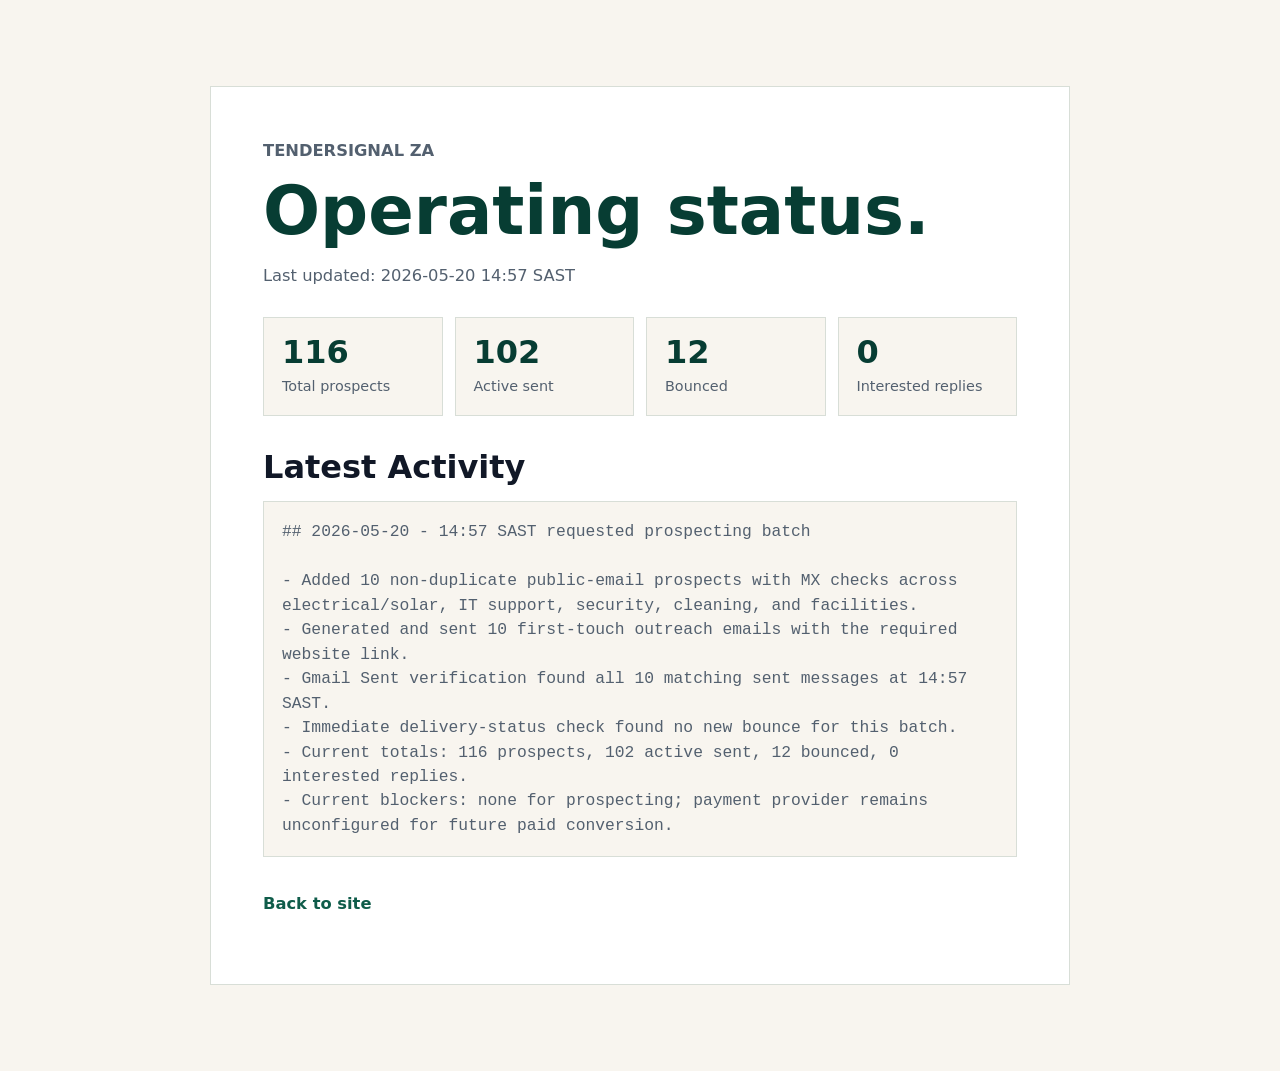
==== status.html @ 7d70ca97 "Update outreach status" ====
<!doctype html>
<html lang="en">
  <head>
    <meta charset="utf-8">
    <meta name="viewport" content="width=device-width, initial-scale=1">
    <title>Operating Status | TenderSignal ZA</title>
    <link rel="stylesheet" href="./styles.css">
  </head>
  <body>
    <main class="legal-page">
      <article class="legal-doc status-doc">
        <p class="eyebrow">TenderSignal ZA</p>
        <h1>Operating status.</h1>
        <p>Last updated: 2026-05-20 14:57 SAST</p>
        <div class="status-grid">
          <div><strong>116</strong><span>Total prospects</span></div>
          <div><strong>102</strong><span>Active sent</span></div>
          <div><strong>12</strong><span>Bounced</span></div>
          <div><strong>0</strong><span>Interested replies</span></div>
        </div>
        <h2>Latest Activity</h2>
        <p class="status-log">## 2026-05-20 - 14:57 SAST requested prospecting batch<br><br>- Added 10 non-duplicate public-email prospects with MX checks across electrical/solar, IT support, security, cleaning, and facilities.<br>- Generated and sent 10 first-touch outreach emails with the required website link.<br>- Gmail Sent verification found all 10 matching sent messages at 14:57 SAST.<br>- Immediate delivery-status check found no new bounce for this batch.<br>- Current totals: 116 prospects, 102 active sent, 12 bounced, 0 interested replies.<br>- Current blockers: none for prospecting; payment provider remains unconfigured for future paid conversion.</p>
        <p><a class="text-link" href="./index.html">Back to site</a></p>
      </article>
    </main>
  </body>
</html>
---- styles.css ----
:root {
  --ink: #111827;
  --muted: #53606f;
  --paper: #f8f5ef;
  --surface: #ffffff;
  --line: #d8ded7;
  --green: #0f5c4a;
  --green-dark: #073d33;
  --gold: #c29435;
  --blue: #244f83;
  --shadow: 0 24px 70px rgba(18, 28, 45, 0.18);
}

* {
  box-sizing: border-box;
}

html {
  scroll-behavior: smooth;
}

body {
  margin: 0;
  color: var(--ink);
  background: var(--paper);
  font-family: Inter, ui-sans-serif, system-ui, -apple-system, BlinkMacSystemFont, "Segoe UI", sans-serif;
  line-height: 1.5;
}

a {
  color: inherit;
}

.topbar {
  position: fixed;
  z-index: 10;
  top: 0;
  left: 0;
  right: 0;
  display: flex;
  align-items: center;
  justify-content: space-between;
  gap: 24px;
  padding: 16px clamp(18px, 4vw, 56px);
  color: #ffffff;
  background: linear-gradient(180deg, rgba(5, 23, 28, 0.82), rgba(5, 23, 28, 0.18));
}

.brand,
.nav,
.hero-actions,
.hero-metrics,
.report-topline {
  display: flex;
  align-items: center;
}

.brand {
  gap: 10px;
  text-decoration: none;
  font-weight: 750;
}

.brand-mark {
  display: inline-grid;
  width: 36px;
  height: 36px;
  place-items: center;
  border: 1px solid rgba(255, 255, 255, 0.55);
  background: rgba(255, 255, 255, 0.12);
  font-size: 0.78rem;
}

.nav {
  gap: 24px;
  font-size: 0.92rem;
}

.nav a,
.nav-cta,
.text-link {
  text-decoration: none;
}

.nav a {
  opacity: 0.88;
}

.nav-cta {
  border: 1px solid rgba(255, 255, 255, 0.5);
  padding: 10px 14px;
  font-weight: 700;
}

.hero {
  position: relative;
  min-height: 92vh;
  display: grid;
  align-items: center;
  overflow: hidden;
  color: #ffffff;
}

.hero-image,
.hero-shade {
  position: absolute;
  inset: 0;
  width: 100%;
  height: 100%;
}

.hero-image {
  object-fit: cover;
}

.hero-shade {
  background:
    linear-gradient(90deg, rgba(2, 20, 22, 0.92) 0%, rgba(2, 20, 22, 0.74) 38%, rgba(2, 20, 22, 0.12) 75%),
    linear-gradient(0deg, rgba(2, 20, 22, 0.38), rgba(2, 20, 22, 0.16));
}

.hero-content {
  position: relative;
  width: min(740px, calc(100% - 36px));
  margin-left: clamp(18px, 7vw, 92px);
  padding-top: 56px;
}

.eyebrow {
  margin: 0 0 12px;
  color: var(--gold);
  font-size: 0.78rem;
  font-weight: 780;
  letter-spacing: 0;
  text-transform: uppercase;
}

h1,
h2,
h3,
p {
  overflow-wrap: anywhere;
}

h1,
h2,
h3 {
  margin: 0;
  line-height: 1.08;
}

h1 {
  max-width: 680px;
  font-size: clamp(3.1rem, 8.5vw, 6.9rem);
}

h2 {
  font-size: clamp(2rem, 5vw, 4.1rem);
}

h3 {
  font-size: 1.15rem;
}

.hero-copy {
  max-width: 650px;
  margin: 24px 0 0;
  color: rgba(255, 255, 255, 0.86);
  font-size: clamp(1.03rem, 2vw, 1.28rem);
}

.hero-actions {
  flex-wrap: wrap;
  gap: 12px;
  margin-top: 34px;
}

.button {
  display: inline-flex;
  min-height: 48px;
  align-items: center;
  justify-content: center;
  padding: 13px 18px;
  border: 1px solid transparent;
  font-weight: 780;
  text-decoration: none;
}

.button.primary {
  color: #ffffff;
  background: var(--green);
}

.button.secondary {
  color: #ffffff;
  border-color: rgba(255, 255, 255, 0.38);
  background: rgba(255, 255, 255, 0.08);
}

.hero-metrics {
  flex-wrap: wrap;
  gap: 10px;
  margin-top: 40px;
}

.hero-metrics span {
  border: 1px solid rgba(255, 255, 255, 0.22);
  padding: 9px 12px;
  color: rgba(255, 255, 255, 0.84);
  background: rgba(255, 255, 255, 0.07);
  font-size: 0.88rem;
}

.section,
.band,
.lead-section {
  padding: clamp(64px, 10vw, 118px) clamp(18px, 4vw, 56px);
}

.section-inner {
  width: min(1160px, 100%);
  margin: 0 auto;
}

.band {
  background: var(--surface);
}

.two-col,
.lead-layout {
  display: grid;
  grid-template-columns: minmax(0, 0.9fr) minmax(0, 1.1fr);
  gap: clamp(34px, 7vw, 86px);
  align-items: start;
}

.copy-stack p,
.sample-section p,
.lead-section p {
  color: var(--muted);
  font-size: 1.04rem;
}

.section-heading {
  max-width: 780px;
  margin-bottom: 38px;
}

.section-heading.compact {
  margin-bottom: 28px;
}

.steps,
.pricing-grid,
.sector-grid {
  display: grid;
  gap: 14px;
}

.steps {
  grid-template-columns: repeat(4, minmax(0, 1fr));
}

.steps article,
.price-card,
.report-preview {
  border: 1px solid var(--line);
  background: var(--surface);
  box-shadow: 0 12px 36px rgba(20, 34, 48, 0.07);
}

.steps article {
  min-height: 220px;
  padding: 22px;
}

.step-number {
  display: block;
  margin-bottom: 34px;
  color: var(--blue);
  font-weight: 850;
}

.steps p,
.price-card p,
.report-preview li {
  color: var(--muted);
}

.sectors {
  background: #e8eee8;
}

.sector-grid {
  grid-template-columns: repeat(3, minmax(0, 1fr));
}

.sector-grid span {
  min-height: 64px;
  display: flex;
  align-items: center;
  border-left: 4px solid var(--green);
  padding: 16px;
  background: rgba(255, 255, 255, 0.64);
  font-weight: 750;
}

.text-link {
  display: inline-block;
  margin-top: 18px;
  color: var(--green);
  font-weight: 800;
}

.report-preview {
  padding: clamp(22px, 4vw, 34px);
}

.report-topline {
  justify-content: space-between;
  gap: 12px;
  margin-bottom: 18px;
  color: var(--green);
  font-size: 0.88rem;
}

.report-preview h3 {
  font-size: clamp(1.4rem, 3vw, 2.3rem);
  margin-bottom: 22px;
}

dl {
  display: grid;
  gap: 10px;
  margin: 0 0 22px;
}

dl div {
  display: grid;
  grid-template-columns: 90px 1fr;
  gap: 16px;
  border-top: 1px solid var(--line);
  padding-top: 10px;
}

dt {
  color: var(--muted);
}

dd {
  margin: 0;
  font-weight: 720;
}

.pricing-grid {
  grid-template-columns: repeat(3, minmax(0, 1fr));
}

.price-card {
  padding: 26px;
}

.price-card.featured {
  border-color: rgba(15, 92, 74, 0.5);
  box-shadow: var(--shadow);
}

.price {
  margin: 22px 0 10px;
  color: var(--green-dark);
  font-size: 2.4rem;
  font-weight: 850;
}

.price span {
  color: var(--muted);
  font-size: 1rem;
  font-weight: 650;
}

.lead-section {
  background: var(--green-dark);
  color: #ffffff;
}

.lead-section .eyebrow {
  color: #e6bf63;
}

.lead-section p {
  color: rgba(255, 255, 255, 0.78);
}

.fine-print {
  margin-top: 24px;
  font-size: 0.92rem;
}

.lead-form {
  display: grid;
  grid-template-columns: repeat(2, minmax(0, 1fr));
  gap: 14px;
  padding: 22px;
  background: rgba(255, 255, 255, 0.1);
  border: 1px solid rgba(255, 255, 255, 0.16);
}

.form-note {
  grid-column: 1 / -1;
  margin: 0;
  font-size: 0.9rem;
}

.hidden-field {
  display: none;
}

.footer {
  display: flex;
  flex-wrap: wrap;
  gap: 18px;
  justify-content: center;
  padding: 28px 18px;
  color: var(--muted);
  background: #ffffff;
  border-top: 1px solid var(--line);
  font-size: 0.92rem;
}

.footer a {
  text-decoration: none;
  font-weight: 720;
}

.legal-page {
  padding: clamp(36px, 8vw, 86px) 18px;
}

.legal-doc {
  width: min(860px, 100%);
  margin: 0 auto;
  padding: clamp(26px, 5vw, 52px);
  background: #ffffff;
  border: 1px solid var(--line);
}

.legal-doc h1 {
  color: var(--green-dark);
  font-size: clamp(2.4rem, 6vw, 4.2rem);
}

.legal-doc h2 {
  margin-top: 34px;
  font-size: clamp(1.4rem, 3vw, 2rem);
}

.legal-doc p {
  color: var(--muted);
  font-size: 1.02rem;
}

.status-grid {
  display: grid;
  grid-template-columns: repeat(4, minmax(0, 1fr));
  gap: 12px;
  margin: 28px 0;
}

.status-grid div {
  padding: 18px;
  border: 1px solid var(--line);
  background: var(--paper);
}

.status-grid strong {
  display: block;
  color: var(--green-dark);
  font-size: 2rem;
  line-height: 1;
}

.status-grid span {
  display: block;
  margin-top: 8px;
  color: var(--muted);
  font-size: 0.9rem;
}

.status-log {
  max-height: 620px;
  overflow: auto;
  padding: 18px;
  border: 1px solid var(--line);
  background: var(--paper);
  font-family: ui-monospace, SFMono-Regular, Menlo, Monaco, Consolas, "Liberation Mono", monospace;
  font-size: 0.88rem;
}

label {
  display: grid;
  gap: 7px;
  color: rgba(255, 255, 255, 0.82);
  font-size: 0.88rem;
  font-weight: 720;
}

input,
select,
textarea {
  width: 100%;
  min-height: 46px;
  border: 1px solid rgba(255, 255, 255, 0.22);
  padding: 11px 12px;
  color: #ffffff;
  background: rgba(255, 255, 255, 0.1);
  border-radius: 0;
  font: inherit;
}

textarea {
  resize: vertical;
}

select option {
  color: var(--ink);
}

.full {
  grid-column: 1 / -1;
}

@media (max-width: 900px) {
  .nav {
    display: none;
  }

  .hero {
    min-height: 88vh;
  }

  .hero-content {
    margin: 0 auto;
    padding-top: 72px;
  }

  .hero-shade {
    background:
      linear-gradient(90deg, rgba(2, 20, 22, 0.88), rgba(2, 20, 22, 0.58)),
      linear-gradient(0deg, rgba(2, 20, 22, 0.46), rgba(2, 20, 22, 0.16));
  }

  .two-col,
  .lead-layout,
  .steps,
  .pricing-grid,
  .sector-grid {
    grid-template-columns: 1fr;
  }
}

@media (max-width: 620px) {
  .topbar {
    gap: 12px;
  }

  .brand span:last-child {
    display: none;
  }

  .nav-cta {
    padding: 9px 11px;
  }

  h1 {
    font-size: 3rem;
  }

  .lead-form {
    grid-template-columns: 1fr;
    padding: 16px;
  }
}
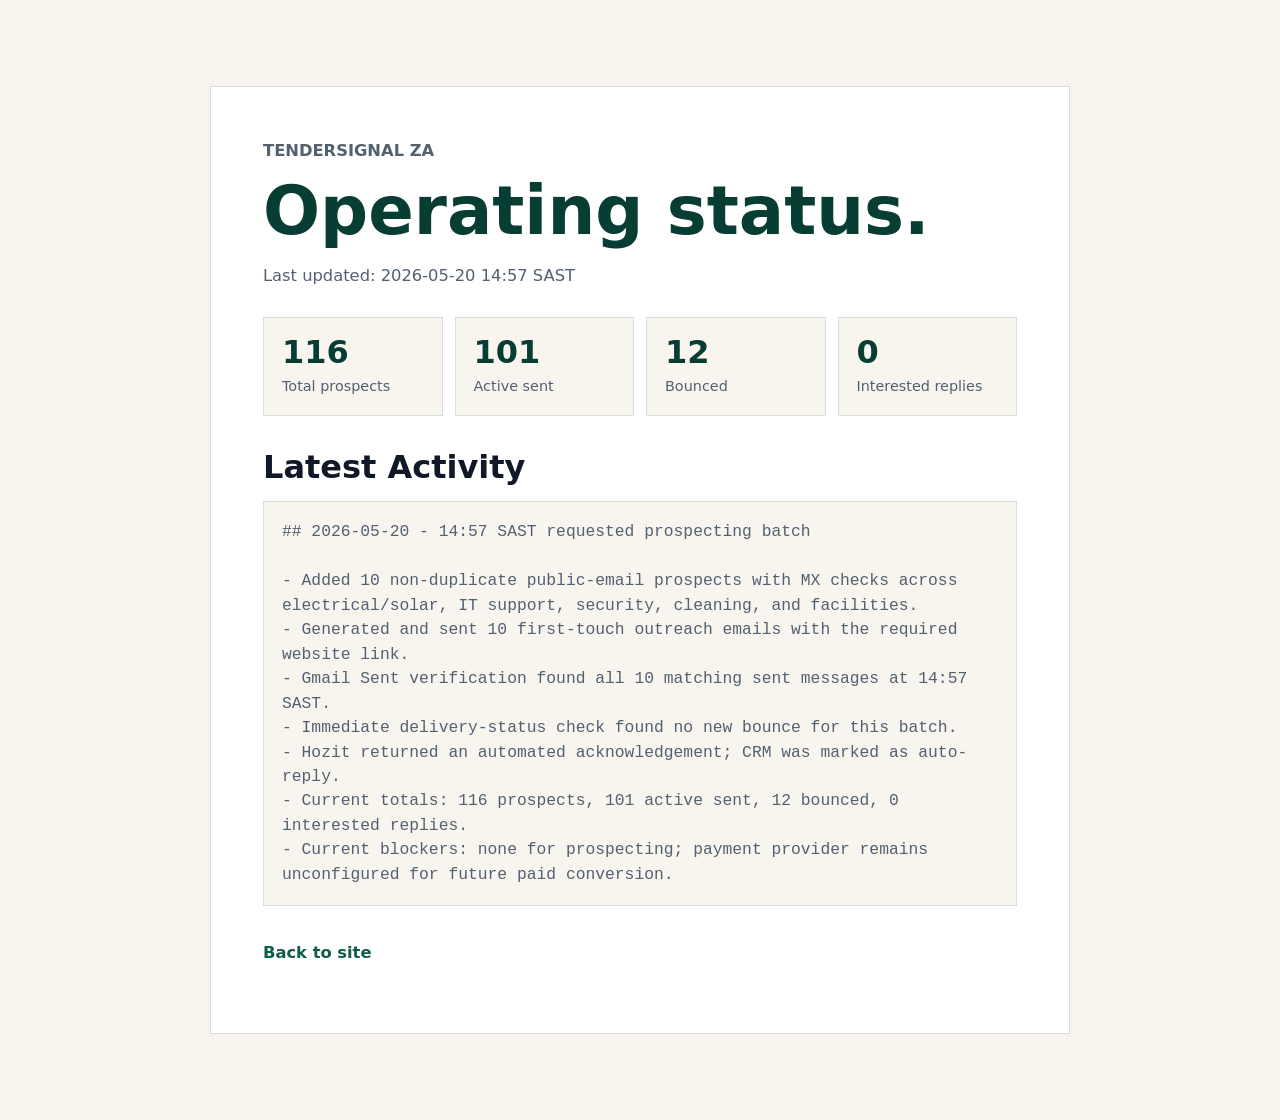
==== commit 9d11cf3a: "Reflect outreach auto reply" ====
--- a/status.html
+++ b/status.html
@@ -14,12 +14,12 @@
         <p>Last updated: 2026-05-20 14:57 SAST</p>
         <div class="status-grid">
           <div><strong>116</strong><span>Total prospects</span></div>
-          <div><strong>102</strong><span>Active sent</span></div>
+          <div><strong>101</strong><span>Active sent</span></div>
           <div><strong>12</strong><span>Bounced</span></div>
           <div><strong>0</strong><span>Interested replies</span></div>
         </div>
         <h2>Latest Activity</h2>
-        <p class="status-log">## 2026-05-20 - 14:57 SAST requested prospecting batch<br><br>- Added 10 non-duplicate public-email prospects with MX checks across electrical/solar, IT support, security, cleaning, and facilities.<br>- Generated and sent 10 first-touch outreach emails with the required website link.<br>- Gmail Sent verification found all 10 matching sent messages at 14:57 SAST.<br>- Immediate delivery-status check found no new bounce for this batch.<br>- Current totals: 116 prospects, 102 active sent, 12 bounced, 0 interested replies.<br>- Current blockers: none for prospecting; payment provider remains unconfigured for future paid conversion.</p>
+        <p class="status-log">## 2026-05-20 - 14:57 SAST requested prospecting batch<br><br>- Added 10 non-duplicate public-email prospects with MX checks across electrical/solar, IT support, security, cleaning, and facilities.<br>- Generated and sent 10 first-touch outreach emails with the required website link.<br>- Gmail Sent verification found all 10 matching sent messages at 14:57 SAST.<br>- Immediate delivery-status check found no new bounce for this batch.<br>- Hozit returned an automated acknowledgement; CRM was marked as auto-reply.<br>- Current totals: 116 prospects, 101 active sent, 12 bounced, 0 interested replies.<br>- Current blockers: none for prospecting; payment provider remains unconfigured for future paid conversion.</p>
         <p><a class="text-link" href="./index.html">Back to site</a></p>
       </article>
     </main>
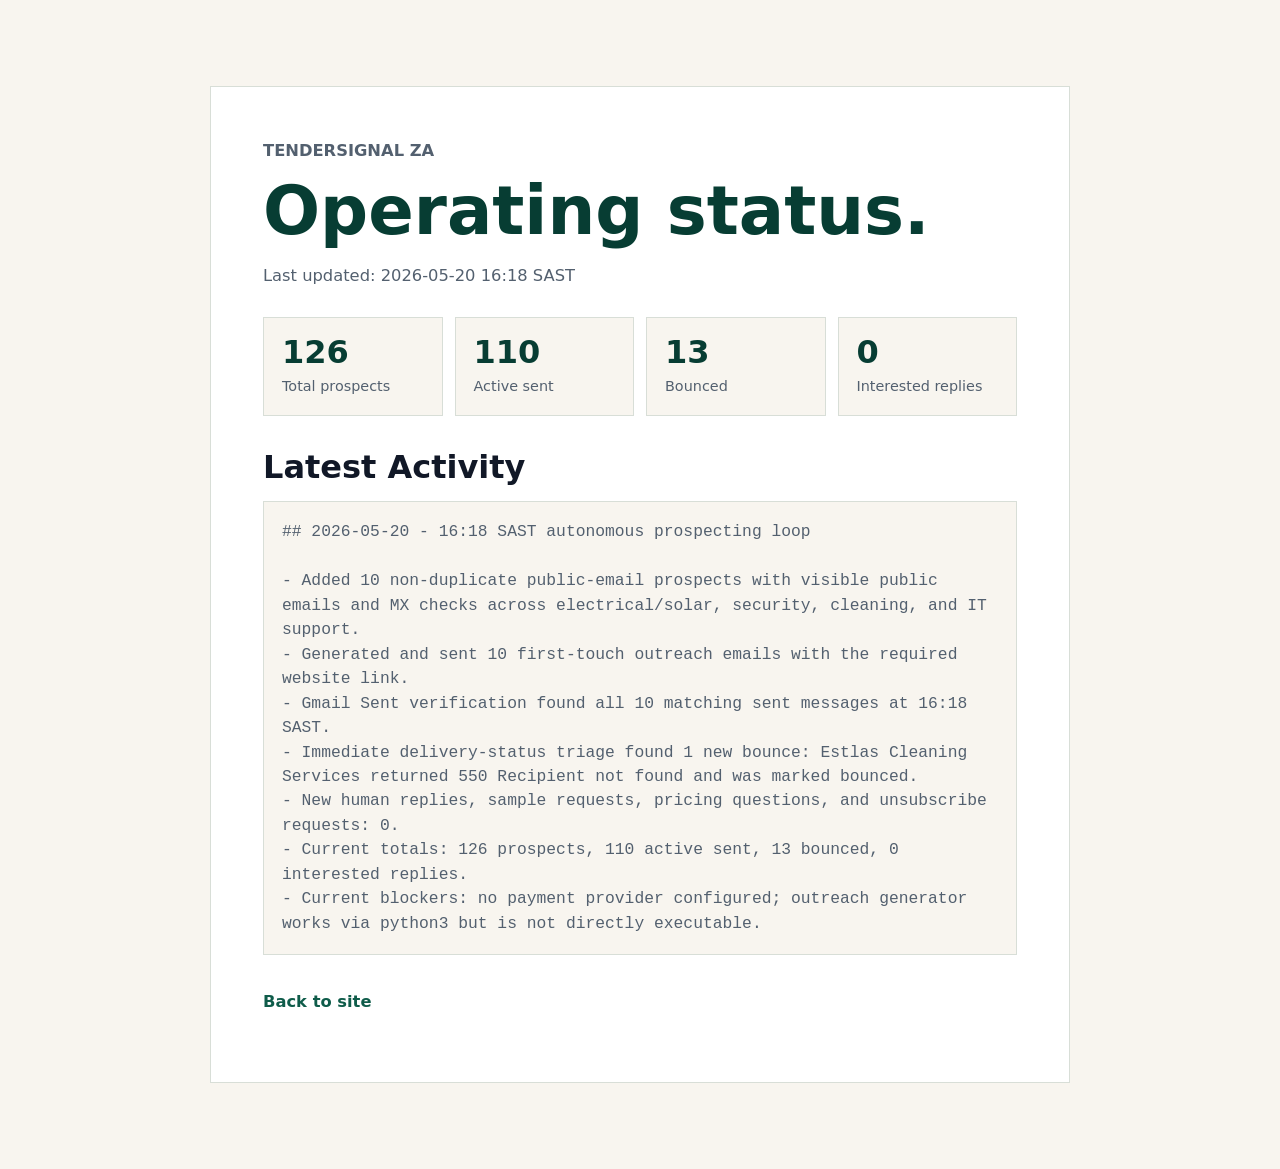
==== commit 4803f280: "Update operating status" ====
--- a/status.html
+++ b/status.html
@@ -11,15 +11,15 @@
       <article class="legal-doc status-doc">
         <p class="eyebrow">TenderSignal ZA</p>
         <h1>Operating status.</h1>
-        <p>Last updated: 2026-05-20 14:57 SAST</p>
+        <p>Last updated: 2026-05-20 16:18 SAST</p>
         <div class="status-grid">
-          <div><strong>116</strong><span>Total prospects</span></div>
-          <div><strong>101</strong><span>Active sent</span></div>
-          <div><strong>12</strong><span>Bounced</span></div>
+          <div><strong>126</strong><span>Total prospects</span></div>
+          <div><strong>110</strong><span>Active sent</span></div>
+          <div><strong>13</strong><span>Bounced</span></div>
           <div><strong>0</strong><span>Interested replies</span></div>
         </div>
         <h2>Latest Activity</h2>
-        <p class="status-log">## 2026-05-20 - 14:57 SAST requested prospecting batch<br><br>- Added 10 non-duplicate public-email prospects with MX checks across electrical/solar, IT support, security, cleaning, and facilities.<br>- Generated and sent 10 first-touch outreach emails with the required website link.<br>- Gmail Sent verification found all 10 matching sent messages at 14:57 SAST.<br>- Immediate delivery-status check found no new bounce for this batch.<br>- Hozit returned an automated acknowledgement; CRM was marked as auto-reply.<br>- Current totals: 116 prospects, 101 active sent, 12 bounced, 0 interested replies.<br>- Current blockers: none for prospecting; payment provider remains unconfigured for future paid conversion.</p>
+        <p class="status-log">## 2026-05-20 - 16:18 SAST autonomous prospecting loop<br><br>- Added 10 non-duplicate public-email prospects with visible public emails and MX checks across electrical/solar, security, cleaning, and IT support.<br>- Generated and sent 10 first-touch outreach emails with the required website link.<br>- Gmail Sent verification found all 10 matching sent messages at 16:18 SAST.<br>- Immediate delivery-status triage found 1 new bounce: Estlas Cleaning Services returned 550 Recipient not found and was marked bounced.<br>- New human replies, sample requests, pricing questions, and unsubscribe requests: 0.<br>- Current totals: 126 prospects, 110 active sent, 13 bounced, 0 interested replies.<br>- Current blockers: no payment provider configured; outreach generator works via python3 but is not directly executable.</p>
         <p><a class="text-link" href="./index.html">Back to site</a></p>
       </article>
     </main>
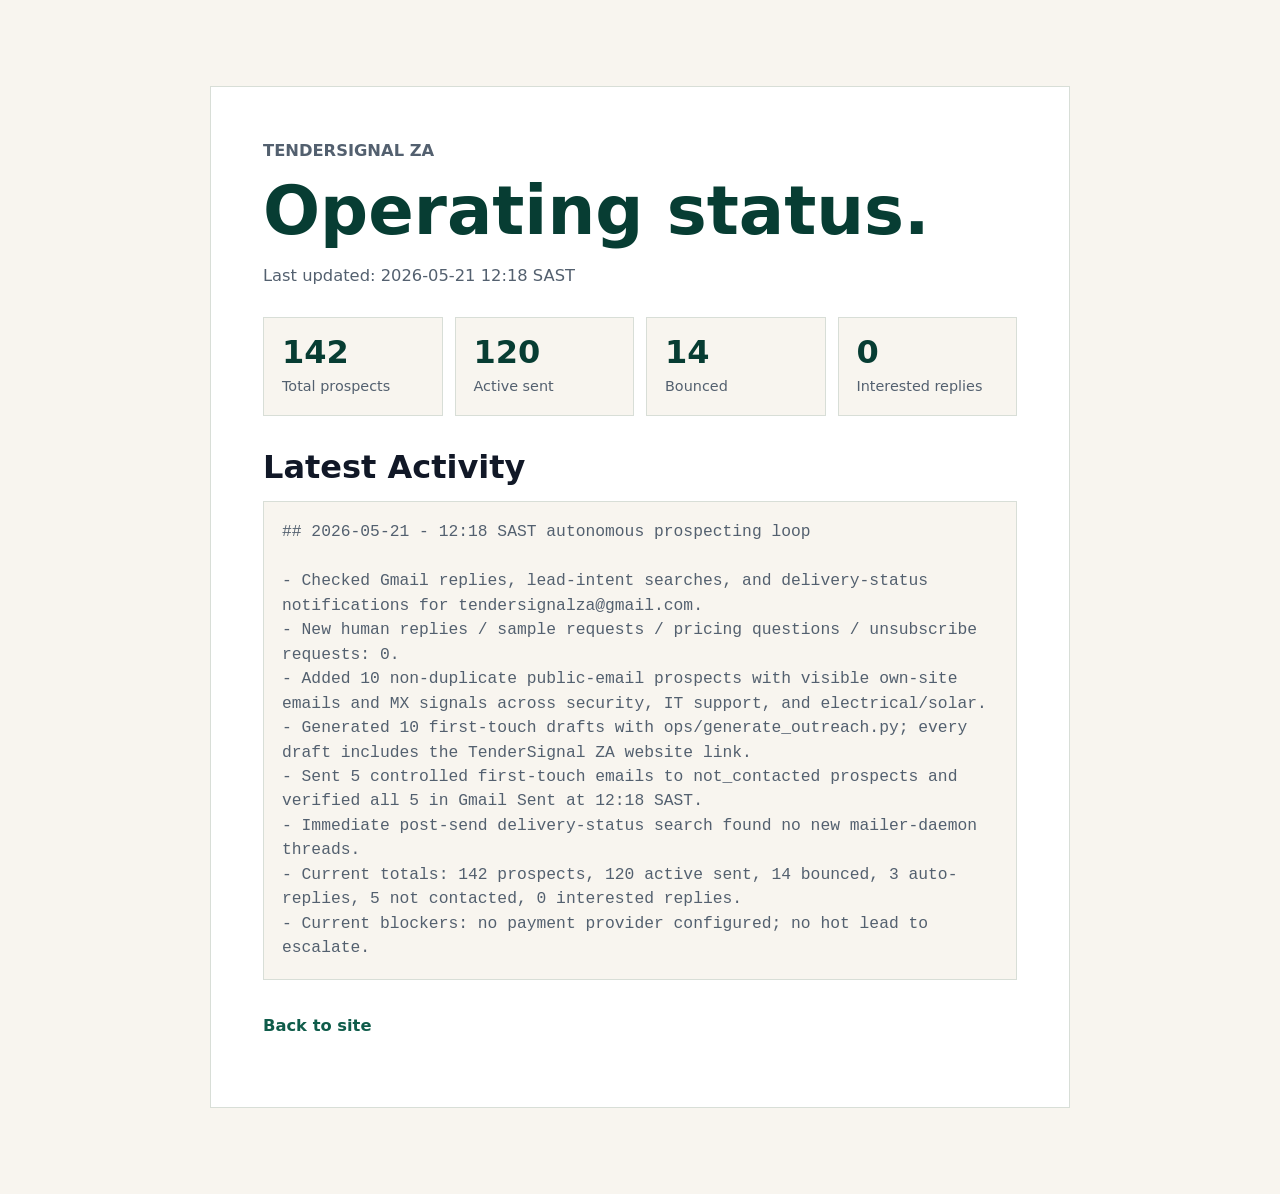
==== commit c49f5af9: "Update operating status" ====
--- a/status.html
+++ b/status.html
@@ -11,15 +11,15 @@
       <article class="legal-doc status-doc">
         <p class="eyebrow">TenderSignal ZA</p>
         <h1>Operating status.</h1>
-        <p>Last updated: 2026-05-20 16:18 SAST</p>
+        <p>Last updated: 2026-05-21 12:18 SAST</p>
         <div class="status-grid">
-          <div><strong>126</strong><span>Total prospects</span></div>
-          <div><strong>110</strong><span>Active sent</span></div>
-          <div><strong>13</strong><span>Bounced</span></div>
+          <div><strong>142</strong><span>Total prospects</span></div>
+          <div><strong>120</strong><span>Active sent</span></div>
+          <div><strong>14</strong><span>Bounced</span></div>
           <div><strong>0</strong><span>Interested replies</span></div>
         </div>
         <h2>Latest Activity</h2>
-        <p class="status-log">## 2026-05-20 - 16:18 SAST autonomous prospecting loop<br><br>- Added 10 non-duplicate public-email prospects with visible public emails and MX checks across electrical/solar, security, cleaning, and IT support.<br>- Generated and sent 10 first-touch outreach emails with the required website link.<br>- Gmail Sent verification found all 10 matching sent messages at 16:18 SAST.<br>- Immediate delivery-status triage found 1 new bounce: Estlas Cleaning Services returned 550 Recipient not found and was marked bounced.<br>- New human replies, sample requests, pricing questions, and unsubscribe requests: 0.<br>- Current totals: 126 prospects, 110 active sent, 13 bounced, 0 interested replies.<br>- Current blockers: no payment provider configured; outreach generator works via python3 but is not directly executable.</p>
+        <p class="status-log">## 2026-05-21 - 12:18 SAST autonomous prospecting loop<br><br>- Checked Gmail replies, lead-intent searches, and delivery-status notifications for tendersignalza@gmail.com.<br>- New human replies / sample requests / pricing questions / unsubscribe requests: 0.<br>- Added 10 non-duplicate public-email prospects with visible own-site emails and MX signals across security, IT support, and electrical/solar.<br>- Generated 10 first-touch drafts with ops/generate_outreach.py; every draft includes the TenderSignal ZA website link.<br>- Sent 5 controlled first-touch emails to not_contacted prospects and verified all 5 in Gmail Sent at 12:18 SAST.<br>- Immediate post-send delivery-status search found no new mailer-daemon threads.<br>- Current totals: 142 prospects, 120 active sent, 14 bounced, 3 auto-replies, 5 not contacted, 0 interested replies.<br>- Current blockers: no payment provider configured; no hot lead to escalate.</p>
         <p><a class="text-link" href="./index.html">Back to site</a></p>
       </article>
     </main>
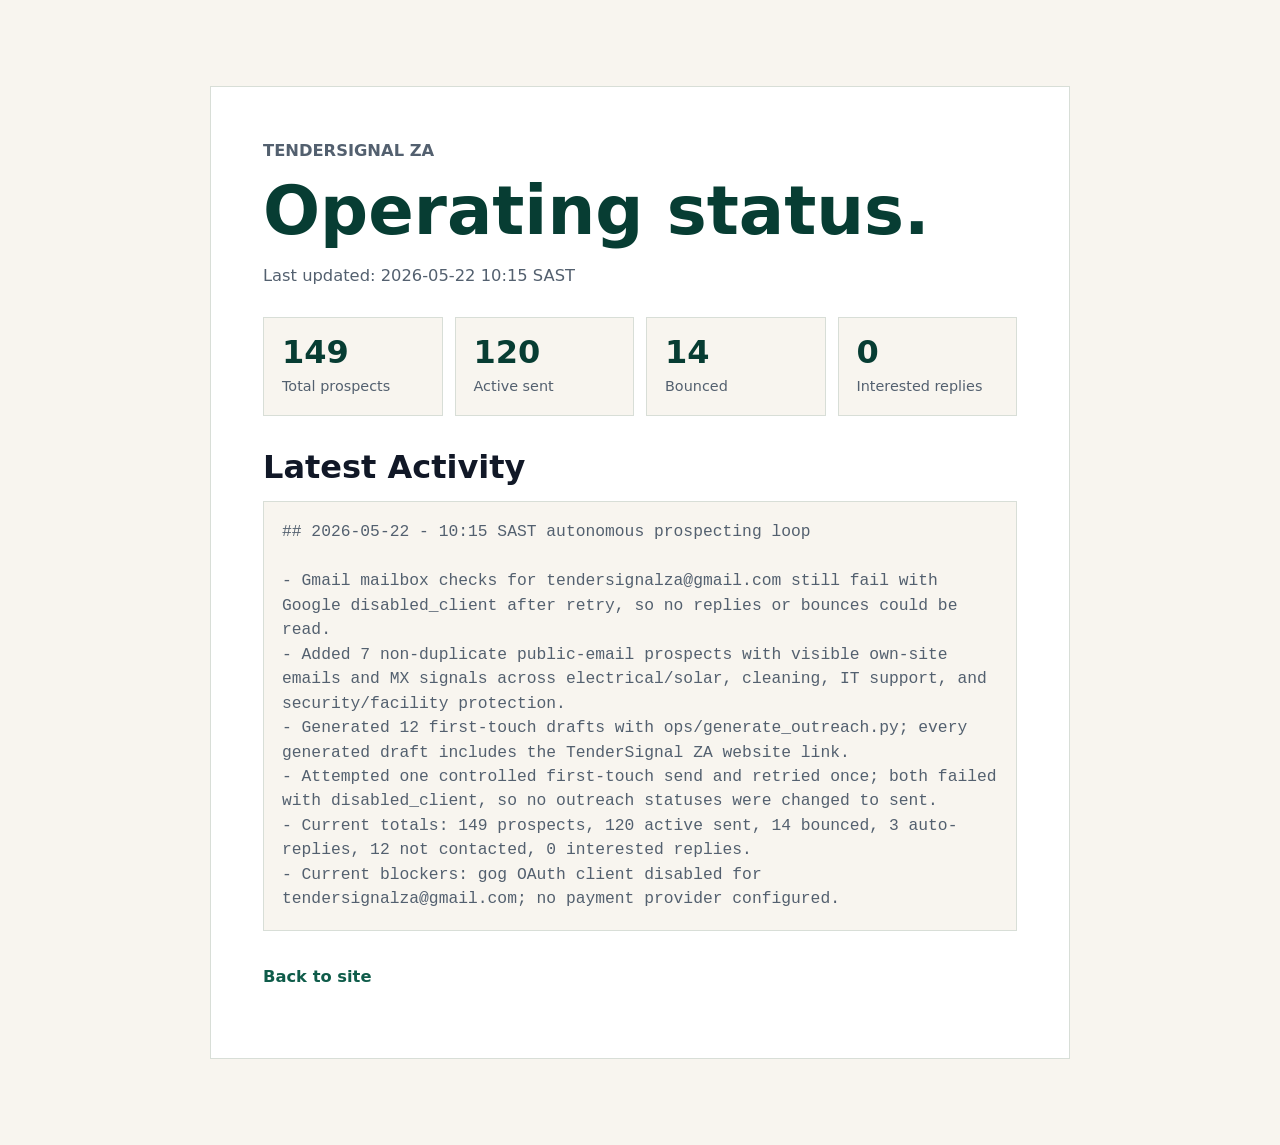
==== commit 1e625b1a: "Update operating status" ====
--- a/status.html
+++ b/status.html
@@ -11,15 +11,15 @@
       <article class="legal-doc status-doc">
         <p class="eyebrow">TenderSignal ZA</p>
         <h1>Operating status.</h1>
-        <p>Last updated: 2026-05-21 12:18 SAST</p>
+        <p>Last updated: 2026-05-22 10:15 SAST</p>
         <div class="status-grid">
-          <div><strong>142</strong><span>Total prospects</span></div>
+          <div><strong>149</strong><span>Total prospects</span></div>
           <div><strong>120</strong><span>Active sent</span></div>
           <div><strong>14</strong><span>Bounced</span></div>
           <div><strong>0</strong><span>Interested replies</span></div>
         </div>
         <h2>Latest Activity</h2>
-        <p class="status-log">## 2026-05-21 - 12:18 SAST autonomous prospecting loop<br><br>- Checked Gmail replies, lead-intent searches, and delivery-status notifications for tendersignalza@gmail.com.<br>- New human replies / sample requests / pricing questions / unsubscribe requests: 0.<br>- Added 10 non-duplicate public-email prospects with visible own-site emails and MX signals across security, IT support, and electrical/solar.<br>- Generated 10 first-touch drafts with ops/generate_outreach.py; every draft includes the TenderSignal ZA website link.<br>- Sent 5 controlled first-touch emails to not_contacted prospects and verified all 5 in Gmail Sent at 12:18 SAST.<br>- Immediate post-send delivery-status search found no new mailer-daemon threads.<br>- Current totals: 142 prospects, 120 active sent, 14 bounced, 3 auto-replies, 5 not contacted, 0 interested replies.<br>- Current blockers: no payment provider configured; no hot lead to escalate.</p>
+        <p class="status-log">## 2026-05-22 - 10:15 SAST autonomous prospecting loop<br><br>- Gmail mailbox checks for tendersignalza@gmail.com still fail with Google disabled_client after retry, so no replies or bounces could be read.<br>- Added 7 non-duplicate public-email prospects with visible own-site emails and MX signals across electrical/solar, cleaning, IT support, and security/facility protection.<br>- Generated 12 first-touch drafts with ops/generate_outreach.py; every generated draft includes the TenderSignal ZA website link.<br>- Attempted one controlled first-touch send and retried once; both failed with disabled_client, so no outreach statuses were changed to sent.<br>- Current totals: 149 prospects, 120 active sent, 14 bounced, 3 auto-replies, 12 not contacted, 0 interested replies.<br>- Current blockers: gog OAuth client disabled for tendersignalza@gmail.com; no payment provider configured.</p>
         <p><a class="text-link" href="./index.html">Back to site</a></p>
       </article>
     </main>
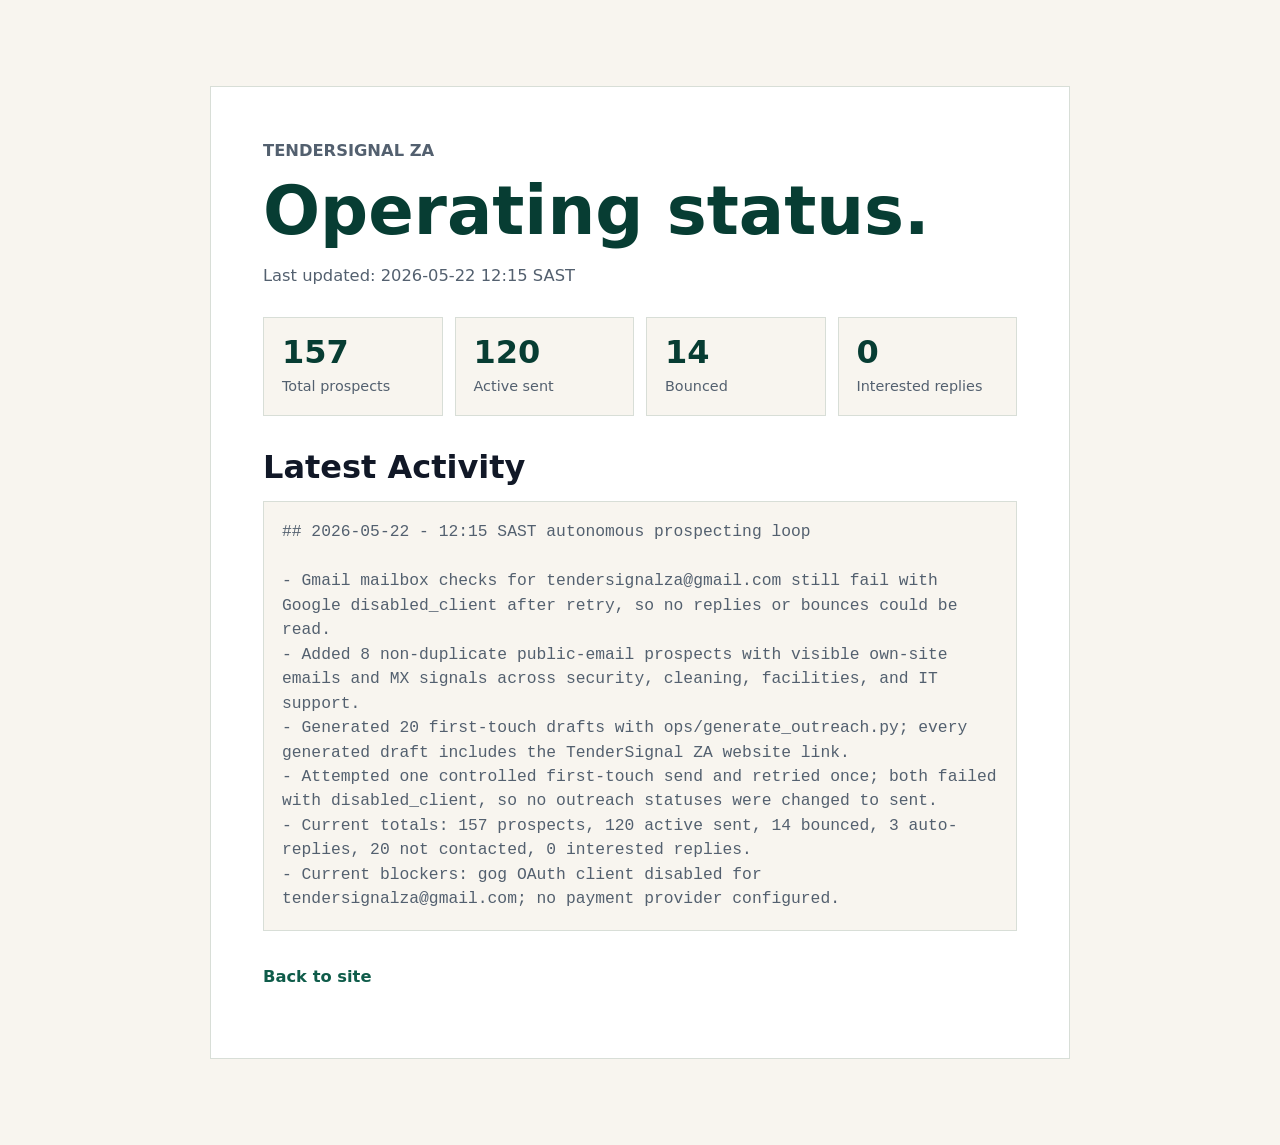
==== commit 8a973ad8: "Update operating status" ====
--- a/status.html
+++ b/status.html
@@ -11,15 +11,15 @@
       <article class="legal-doc status-doc">
         <p class="eyebrow">TenderSignal ZA</p>
         <h1>Operating status.</h1>
-        <p>Last updated: 2026-05-22 10:15 SAST</p>
+        <p>Last updated: 2026-05-22 12:15 SAST</p>
         <div class="status-grid">
-          <div><strong>149</strong><span>Total prospects</span></div>
+          <div><strong>157</strong><span>Total prospects</span></div>
           <div><strong>120</strong><span>Active sent</span></div>
           <div><strong>14</strong><span>Bounced</span></div>
           <div><strong>0</strong><span>Interested replies</span></div>
         </div>
         <h2>Latest Activity</h2>
-        <p class="status-log">## 2026-05-22 - 10:15 SAST autonomous prospecting loop<br><br>- Gmail mailbox checks for tendersignalza@gmail.com still fail with Google disabled_client after retry, so no replies or bounces could be read.<br>- Added 7 non-duplicate public-email prospects with visible own-site emails and MX signals across electrical/solar, cleaning, IT support, and security/facility protection.<br>- Generated 12 first-touch drafts with ops/generate_outreach.py; every generated draft includes the TenderSignal ZA website link.<br>- Attempted one controlled first-touch send and retried once; both failed with disabled_client, so no outreach statuses were changed to sent.<br>- Current totals: 149 prospects, 120 active sent, 14 bounced, 3 auto-replies, 12 not contacted, 0 interested replies.<br>- Current blockers: gog OAuth client disabled for tendersignalza@gmail.com; no payment provider configured.</p>
+        <p class="status-log">## 2026-05-22 - 12:15 SAST autonomous prospecting loop<br><br>- Gmail mailbox checks for tendersignalza@gmail.com still fail with Google disabled_client after retry, so no replies or bounces could be read.<br>- Added 8 non-duplicate public-email prospects with visible own-site emails and MX signals across security, cleaning, facilities, and IT support.<br>- Generated 20 first-touch drafts with ops/generate_outreach.py; every generated draft includes the TenderSignal ZA website link.<br>- Attempted one controlled first-touch send and retried once; both failed with disabled_client, so no outreach statuses were changed to sent.<br>- Current totals: 157 prospects, 120 active sent, 14 bounced, 3 auto-replies, 20 not contacted, 0 interested replies.<br>- Current blockers: gog OAuth client disabled for tendersignalza@gmail.com; no payment provider configured.</p>
         <p><a class="text-link" href="./index.html">Back to site</a></p>
       </article>
     </main>
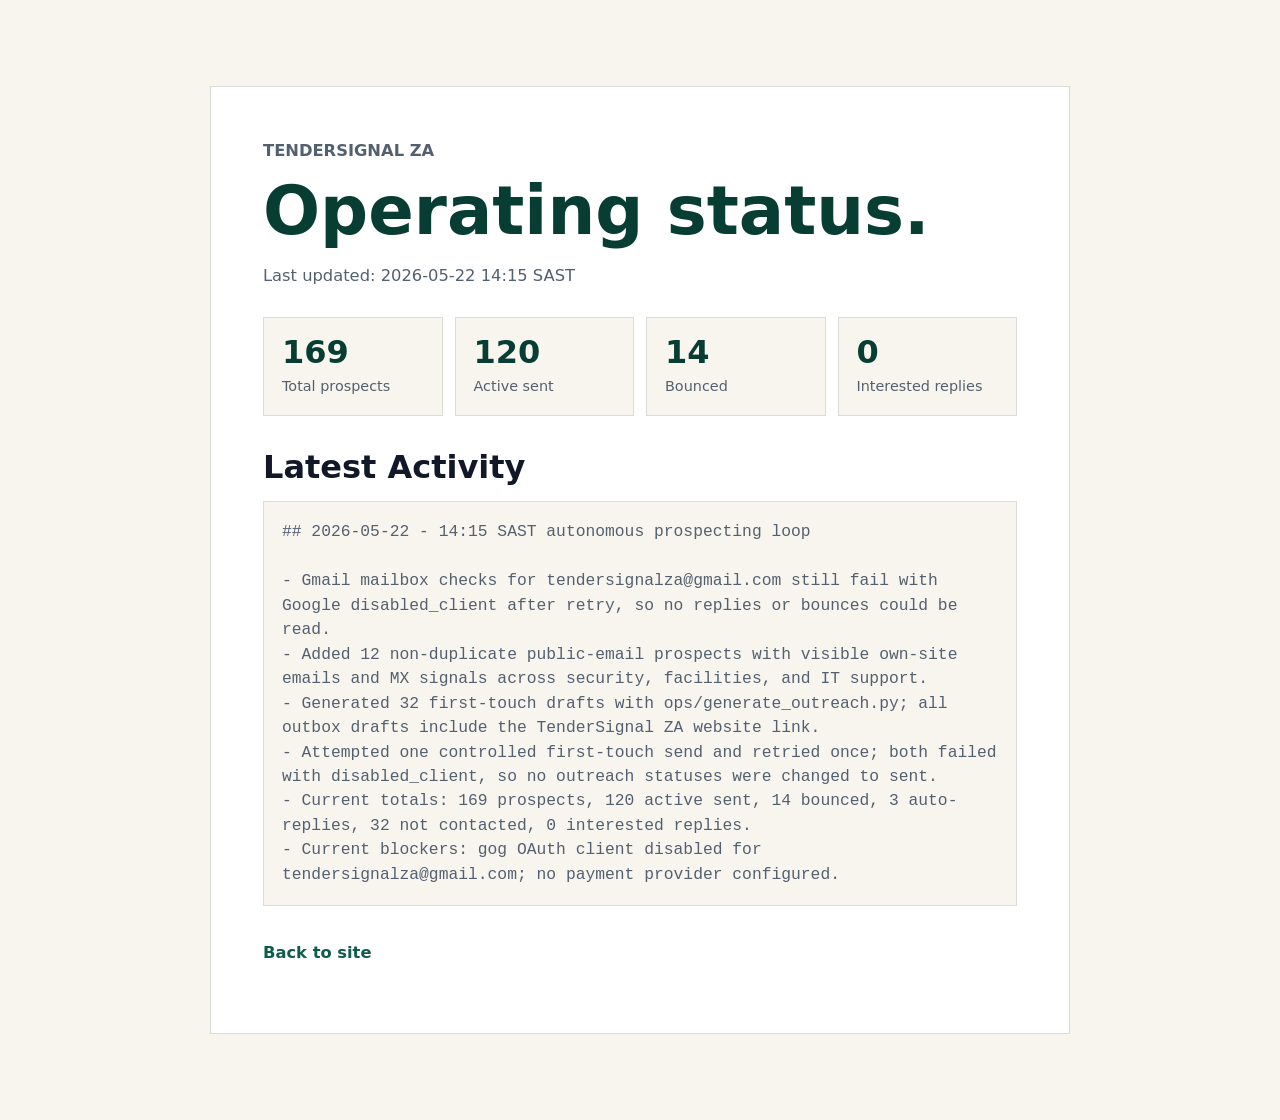
==== commit 8d3b9ba5: "Update operating status for 2026-05-22 14:15 loop" ====
--- a/status.html
+++ b/status.html
@@ -11,15 +11,15 @@
       <article class="legal-doc status-doc">
         <p class="eyebrow">TenderSignal ZA</p>
         <h1>Operating status.</h1>
-        <p>Last updated: 2026-05-22 12:15 SAST</p>
+        <p>Last updated: 2026-05-22 14:15 SAST</p>
         <div class="status-grid">
-          <div><strong>157</strong><span>Total prospects</span></div>
+          <div><strong>169</strong><span>Total prospects</span></div>
           <div><strong>120</strong><span>Active sent</span></div>
           <div><strong>14</strong><span>Bounced</span></div>
           <div><strong>0</strong><span>Interested replies</span></div>
         </div>
         <h2>Latest Activity</h2>
-        <p class="status-log">## 2026-05-22 - 12:15 SAST autonomous prospecting loop<br><br>- Gmail mailbox checks for tendersignalza@gmail.com still fail with Google disabled_client after retry, so no replies or bounces could be read.<br>- Added 8 non-duplicate public-email prospects with visible own-site emails and MX signals across security, cleaning, facilities, and IT support.<br>- Generated 20 first-touch drafts with ops/generate_outreach.py; every generated draft includes the TenderSignal ZA website link.<br>- Attempted one controlled first-touch send and retried once; both failed with disabled_client, so no outreach statuses were changed to sent.<br>- Current totals: 157 prospects, 120 active sent, 14 bounced, 3 auto-replies, 20 not contacted, 0 interested replies.<br>- Current blockers: gog OAuth client disabled for tendersignalza@gmail.com; no payment provider configured.</p>
+        <p class="status-log">## 2026-05-22 - 14:15 SAST autonomous prospecting loop<br><br>- Gmail mailbox checks for tendersignalza@gmail.com still fail with Google disabled_client after retry, so no replies or bounces could be read.<br>- Added 12 non-duplicate public-email prospects with visible own-site emails and MX signals across security, facilities, and IT support.<br>- Generated 32 first-touch drafts with ops/generate_outreach.py; all outbox drafts include the TenderSignal ZA website link.<br>- Attempted one controlled first-touch send and retried once; both failed with disabled_client, so no outreach statuses were changed to sent.<br>- Current totals: 169 prospects, 120 active sent, 14 bounced, 3 auto-replies, 32 not contacted, 0 interested replies.<br>- Current blockers: gog OAuth client disabled for tendersignalza@gmail.com; no payment provider configured.</p>
         <p><a class="text-link" href="./index.html">Back to site</a></p>
       </article>
     </main>
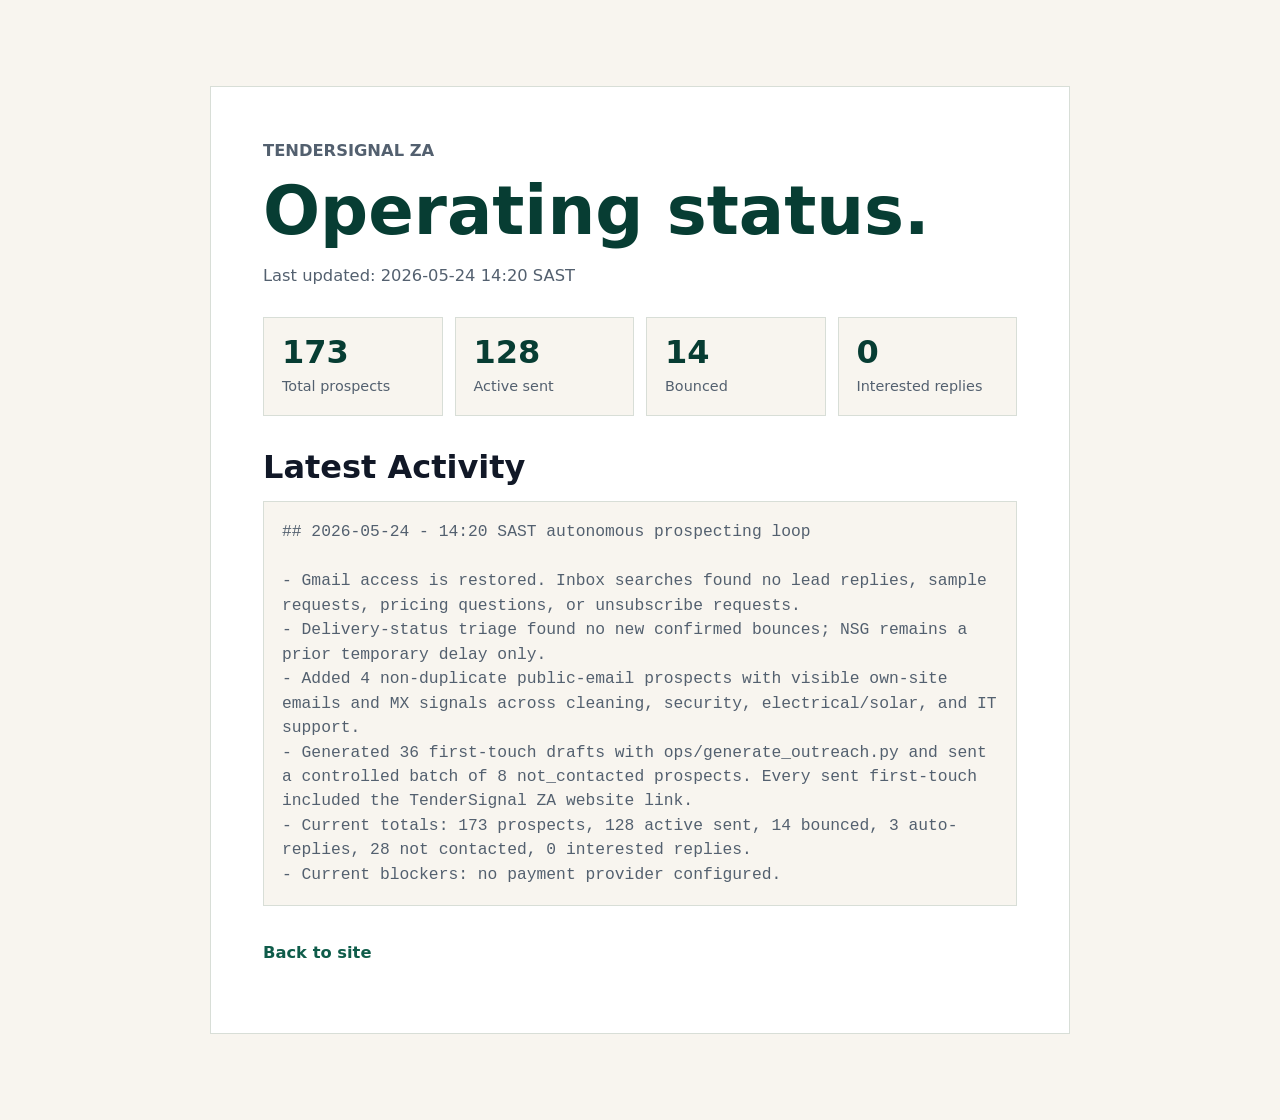
==== commit d30ae234: "Update TenderSignal status" ====
--- a/status.html
+++ b/status.html
@@ -11,15 +11,15 @@
       <article class="legal-doc status-doc">
         <p class="eyebrow">TenderSignal ZA</p>
         <h1>Operating status.</h1>
-        <p>Last updated: 2026-05-22 14:15 SAST</p>
+        <p>Last updated: 2026-05-24 14:20 SAST</p>
         <div class="status-grid">
-          <div><strong>169</strong><span>Total prospects</span></div>
-          <div><strong>120</strong><span>Active sent</span></div>
+          <div><strong>173</strong><span>Total prospects</span></div>
+          <div><strong>128</strong><span>Active sent</span></div>
           <div><strong>14</strong><span>Bounced</span></div>
           <div><strong>0</strong><span>Interested replies</span></div>
         </div>
         <h2>Latest Activity</h2>
-        <p class="status-log">## 2026-05-22 - 14:15 SAST autonomous prospecting loop<br><br>- Gmail mailbox checks for tendersignalza@gmail.com still fail with Google disabled_client after retry, so no replies or bounces could be read.<br>- Added 12 non-duplicate public-email prospects with visible own-site emails and MX signals across security, facilities, and IT support.<br>- Generated 32 first-touch drafts with ops/generate_outreach.py; all outbox drafts include the TenderSignal ZA website link.<br>- Attempted one controlled first-touch send and retried once; both failed with disabled_client, so no outreach statuses were changed to sent.<br>- Current totals: 169 prospects, 120 active sent, 14 bounced, 3 auto-replies, 32 not contacted, 0 interested replies.<br>- Current blockers: gog OAuth client disabled for tendersignalza@gmail.com; no payment provider configured.</p>
+        <p class="status-log">## 2026-05-24 - 14:20 SAST autonomous prospecting loop<br><br>- Gmail access is restored. Inbox searches found no lead replies, sample requests, pricing questions, or unsubscribe requests.<br>- Delivery-status triage found no new confirmed bounces; NSG remains a prior temporary delay only.<br>- Added 4 non-duplicate public-email prospects with visible own-site emails and MX signals across cleaning, security, electrical/solar, and IT support.<br>- Generated 36 first-touch drafts with ops/generate_outreach.py and sent a controlled batch of 8 not_contacted prospects. Every sent first-touch included the TenderSignal ZA website link.<br>- Current totals: 173 prospects, 128 active sent, 14 bounced, 3 auto-replies, 28 not contacted, 0 interested replies.<br>- Current blockers: no payment provider configured.</p>
         <p><a class="text-link" href="./index.html">Back to site</a></p>
       </article>
     </main>
